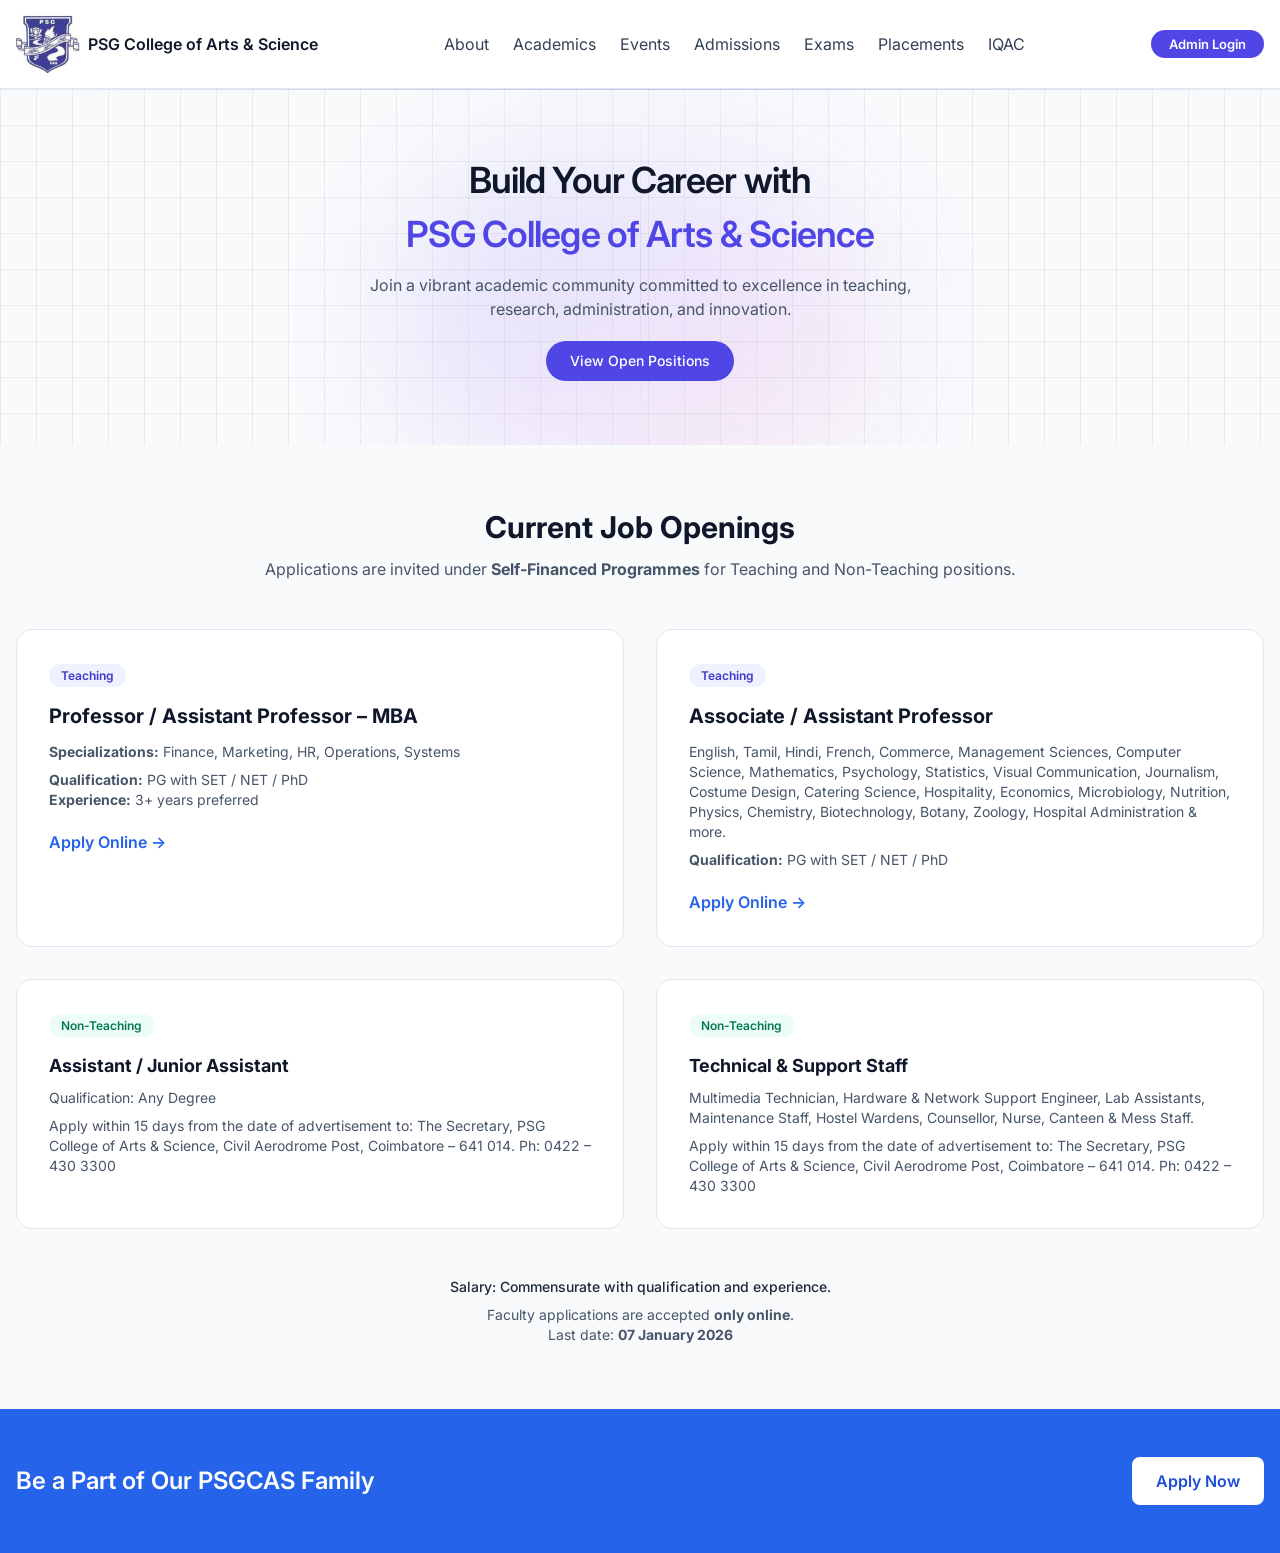
==== admin.html @ 606a3b71 "Initial commit - PSG College web portal" ====
<!DOCTYPE html>
<html lang="en">
<head>
  <meta charset="UTF-8">
  <meta name="viewport" content="width=device-width, initial-scale=1.0">
  <title>PSGCAS Admin Portal</title>
  <link href="https://fonts.googleapis.com/css2?family=Inter:wght@400;500;600;700&display=swap" rel="stylesheet">
  <link rel="stylesheet" href="https://cdnjs.cloudflare.com/ajax/libs/font-awesome/6.5.0/css/all.min.css">
  <style>
    :root { --maroon:#7b1c1c; --maroon-dark:#5c1414; --gold:#c9a84c; }
    *, ::before, ::after { box-sizing: border-box; margin: 0; padding: 0; }
    body { font-family: "Inter", system-ui, sans-serif; background: #f1f5f9; color: #0f172a; min-height: 100vh; }
    a { color: inherit; text-decoration: none; }

    /* TOPBAR */
    .admin-topbar { background: #1e293b; padding: .875rem 1.5rem; display: flex; align-items: center; justify-content: space-between; position: sticky; top: 0; z-index: 40; }
    .topbar-left { display: flex; align-items: center; gap: .875rem; }
    .topbar-left img { height: 42px; border-radius: .375rem; }
    .topbar-brand { color: #fff; font-size: .9375rem; font-weight: 600; }
    .topbar-brand span { color: #818cf8; }
    .topbar-right { display: flex; align-items: center; gap: 1rem; }
    .role-badge { font-size: .72rem; font-weight: 700; padding: .25rem .75rem; border-radius: 9999px; }
    .role-editor { background: #d1fae5; color: #065f46; }
    .role-viewer { background: #ede9fe; color: #5b21b6; }
    .user-info { font-size: .8125rem; color: #94a3b8; }
    .btn-logout { font-size: .8125rem; padding: .375rem .875rem; border-radius: .375rem; background: #ef4444; color: #fff; border: none; cursor: pointer; }
    .btn-logout:hover { background: #dc2626; }

    /* LAYOUT */
    .admin-layout { display: flex; min-height: calc(100vh - 62px); }

    /* SIDEBAR */
    .sidebar { width: 240px; background: #fff; border-right: 1px solid #e2e8f0; padding: 1.5rem 0; flex-shrink: 0; }
    .sidebar-section { padding: 0 1rem; margin-bottom: 1.5rem; }
    .sidebar-section-title { font-size: .6875rem; font-weight: 700; letter-spacing: .08em; color: #94a3b8; text-transform: uppercase; margin-bottom: .5rem; padding: 0 .5rem; }
    .sidebar-link { display: flex; align-items: center; gap: .625rem; padding: .5rem .75rem; border-radius: .5rem; font-size: .875rem; color: #334155; cursor: pointer; transition: background .12s; }
    .sidebar-link:hover, .sidebar-link.active { background: #fef3f3; color: var(--maroon); }
    .sidebar-link i { width: 16px; text-align: center; font-size: .8125rem; }
    .sidebar-count { margin-left: auto; font-size: .72rem; font-weight: 700; background: #fef3f3; color: var(--maroon); padding: .1rem .5rem; border-radius: 9999px; }

    /* MAIN */
    .admin-main { flex: 1; padding: 2rem; overflow-x: auto; }
    .page-title { font-size: 1.375rem; font-weight: 700; color: #0f172a; margin-bottom: .25rem; }
    .page-sub   { font-size: .875rem; color: #475569; margin-bottom: 1.5rem; }

    /* STATS */
    .stats-grid { display: grid; grid-template-columns: repeat(auto-fit, minmax(150px, 1fr)); gap: 1rem; margin-bottom: 1.75rem; }
    .stat-card { background: #fff; border-radius: .875rem; padding: 1.25rem 1rem; border: 1px solid #e2e8f0; }
    .stat-card .stat-val { font-size: 1.875rem; font-weight: 800; color: var(--maroon); }
    .stat-card .stat-label { font-size: .8125rem; color: #64748b; margin-top: .25rem; }

    /* TABLE CARD */
    .table-card { background: #fff; border-radius: .875rem; border: 1px solid #e2e8f0; overflow: hidden; }
    .table-header { padding: 1rem 1.25rem; border-bottom: 1px solid #e2e8f0; display: flex; align-items: center; justify-content: space-between; flex-wrap: wrap; gap: .75rem; }
    .table-header h3 { font-size: 1rem; font-weight: 600; }
    .ctrl-bar { display: flex; gap: .5rem; flex-wrap: wrap; align-items: center; }
    .ctrl-bar input, .ctrl-bar select { padding: .4375rem .75rem; border: 1px solid #e2e8f0; border-radius: .5rem; font-size: .8125rem; outline: none; }
    .ctrl-bar input:focus, .ctrl-bar select:focus { border-color: var(--maroon); }
    .ctrl-bar input { width: 220px; }
    .btn-export { padding: .4375rem 1rem; background: var(--maroon); color: #fff; border: none; border-radius: .5rem; font-size: .8125rem; font-weight: 500; cursor: pointer; }
    .btn-export:hover { background: var(--maroon-dark); }
    .btn-refresh { padding: .4375rem .875rem; background: #f1f5f9; color: #334155; border: 1px solid #e2e8f0; border-radius: .5rem; font-size: .8125rem; cursor: pointer; }
    .btn-refresh:hover { background: #e2e8f0; }

    /* TABLE */
    table { width: 100%; border-collapse: collapse; font-size: .8125rem; }
    thead th { background: #f8fafc; padding: .625rem 1rem; text-align: left; font-weight: 600; color: #475569; border-bottom: 1px solid #e2e8f0; white-space: nowrap; }
    tbody tr { border-bottom: 1px solid #f1f5f9; transition: background .1s; }
    tbody tr:hover { background: #fdf9f9; }
    tbody td { padding: .625rem 1rem; color: #334155; vertical-align: middle; }
    .badge-pos { font-size: .7rem; font-weight: 600; padding: .15rem .5rem; border-radius: 9999px; }
    .bp-ra { background: #ede9fe; color: #6d28d9; }
    .bp-ta { background: #fef3c7; color: #92400e; }
    .status-badge { font-size: .7rem; font-weight: 600; padding: .15rem .5rem; border-radius: 9999px; }
    .s-pending  { background: #fef9c3; color: #854d0e; }
    .s-shortlisted { background: #d1fae5; color: #065f46; }
    .s-rejected { background: #fce7f3; color: #831843; }
    .s-selected { background: #dbeafe; color: #1e40af; }

    /* ACTION BUTTONS */
    .act-btns { display: flex; gap: .3rem; flex-wrap: nowrap; }
    .btn-view { padding: .3rem .6rem; font-size: .72rem; border-radius: .375rem; border: 1px solid #e2e8f0; background: #fff; cursor: pointer; color: #334155; }
    .btn-view:hover { background: #f1f5f9; }
    .btn-edit { padding: .3rem .6rem; font-size: .72rem; border-radius: .375rem; background: var(--maroon); color: #fff; border: none; cursor: pointer; }
    .btn-edit:hover { background: var(--maroon-dark); }
    .btn-del { padding: .3rem .6rem; font-size: .72rem; border-radius: .375rem; background: #ef4444; color: #fff; border: none; cursor: pointer; }
    .btn-del:hover { background: #dc2626; }

    /* DETAIL MODAL */
    .overlay { display: none; position: fixed; inset: 0; z-index: 200; background: rgba(15,23,42,.55); backdrop-filter: blur(4px); align-items: center; justify-content: center; padding: 1rem; }
    .overlay.active { display: flex; }
    .modal-box { background: #fff; border-radius: 1.25rem; padding: 0; width: 100%; max-width: 800px; max-height: 92vh; overflow: hidden; display: flex; flex-direction: column; box-shadow: 0 25px 50px -12px rgba(0,0,0,.25); animation: fadeUp .2s ease; }
    @keyframes fadeUp { from{opacity:0;transform:translateY(16px)} to{opacity:1;transform:translateY(0)} }
    .modal-head { padding: 1.25rem 1.5rem; border-bottom: 1px solid #e2e8f0; display: flex; align-items: center; justify-content: space-between; flex-shrink: 0; }
    .modal-head h2 { font-size: 1rem; font-weight: 700; }
    .modal-close { background: none; border: none; font-size: 1.375rem; color: #94a3b8; cursor: pointer; line-height: 1; }
    .modal-close:hover { color: #0f172a; }
    .modal-body { padding: 1.5rem; overflow-y: auto; flex: 1; }
    .modal-foot { padding: 1rem 1.5rem; border-top: 1px solid #e2e8f0; display: flex; gap: .75rem; justify-content: flex-end; flex-shrink: 0; }
    .modal-foot button { padding: .5rem 1.25rem; border-radius: .5rem; font-size: .875rem; font-weight: 500; cursor: pointer; border: none; }
    .btn-cancel-modal { background: #f1f5f9; color: #334155; }
    .btn-cancel-modal:hover { background: #e2e8f0; }
    .btn-save-modal { background: var(--maroon); color: #fff; }
    .btn-save-modal:hover { background: var(--maroon-dark); }

    /* DETAIL SECTIONS */
    .dsec-title { font-size: .72rem; font-weight: 700; letter-spacing: .07em; text-transform: uppercase; color: #94a3b8; margin: 1.25rem 0 .75rem; border-bottom: 1px solid #f1f5f9; padding-bottom: .375rem; }
    .dsec-title:first-child { margin-top: 0; }
    .dfgrid { display: grid; grid-template-columns: repeat(auto-fill, minmax(200px, 1fr)); gap: .875rem; }
    .dfield label { font-size: .72rem; font-weight: 500; color: #94a3b8; display: block; margin-bottom: .175rem; }
    .dfield .val  { font-size: .875rem; color: #1e293b; font-weight: 500; }
    .dfield input, .dfield select, .dfield textarea { width: 100%; padding: .375rem .625rem; border: 1px solid #cbd5e1; border-radius: .375rem; font-size: .875rem; font-family: inherit; outline: none; }
    .dfield input:focus, .dfield select:focus, .dfield textarea:focus { border-color: var(--maroon); }
    .dfield textarea { resize: vertical; }
    .file-link { color: var(--maroon); font-size: .8125rem; }

    /* STATUS SELECT IN MODAL */
    .status-select { padding: .25rem .5rem; border: 1px solid #e2e8f0; border-radius: .375rem; font-size: .8125rem; outline: none; font-family: inherit; }
    .status-select:focus { border-color: var(--maroon); }

    /* EMPTY STATE */
    .empty-state { text-align: center; padding: 4rem 2rem; color: #94a3b8; }
    .empty-state i { font-size: 3rem; margin-bottom: 1rem; display: block; }

    /* LOADING */
    .loading-row td { text-align: center; color: #94a3b8; padding: 3rem !important; }
    .spinner { display: inline-block; width: 18px; height: 18px; border: 2.5px solid rgba(123,28,28,.2); border-top-color: var(--maroon); border-radius: 50%; animation: spin .7s linear infinite; }
    @keyframes spin { to{transform:rotate(360deg)} }

    /* TOAST */
    .toast { position: fixed; bottom: 1.5rem; right: 1.5rem; z-index: 999; color: #fff; padding: .75rem 1.25rem; border-radius: .75rem; font-size: .875rem; font-weight: 500; box-shadow: 0 10px 30px rgba(0,0,0,.2); display: none; }
    .toast.show { display: block; animation: slideIn .2s ease; }
    @keyframes slideIn { from{transform:translateX(100%)} to{transform:translateX(0)} }
    .toast-success { background: #059669; }
    .toast-error   { background: #dc2626; }
    .toast-info    { background: #3b82f6; }

    @media(max-width:768px){ .sidebar { display: none; } }
  </style>
</head>
<body>

<!-- TOPBAR -->
<div class="admin-topbar">
  <div class="topbar-left">
    <img src="assets/psgcas logo-2.png" alt="PSG CAS">
    <span class="topbar-brand">PSG CAS <span>Admin Portal</span></span>
  </div>
  <div class="topbar-right">
    <span class="role-badge" id="role-badge">…</span>
    <span class="user-info" id="user-email">…</span>
    <button class="btn-logout" id="btn-logout">Sign Out</button>
  </div>
</div>

<!-- LAYOUT -->
<div class="admin-layout">
  <!-- SIDEBAR -->
  <aside class="sidebar">
    <div class="sidebar-section">
      <div class="sidebar-section-title">Overview</div>
      <div class="sidebar-link active" id="nav-dashboard" onclick="showPage('dashboard')"><i class="fa-solid fa-gauge"></i> Dashboard</div>
    </div>
    <div class="sidebar-section">
      <div class="sidebar-section-title">Applications</div>
      <div class="sidebar-link" id="nav-all" onclick="showPage('all')"><i class="fa-solid fa-list"></i> All Applications <span class="sidebar-count" id="cnt-all">0</span></div>
      <div class="sidebar-link" id="nav-ra"  onclick="showPage('ra')"><i class="fa-solid fa-flask"></i> Research Assistant <span class="sidebar-count" id="cnt-ra">0</span></div>
      <div class="sidebar-link" id="nav-ta"  onclick="showPage('ta')"><i class="fa-solid fa-chalkboard-teacher"></i> Teaching Assistant <span class="sidebar-count" id="cnt-ta">0</span></div>
    </div>
  </aside>

  <!-- MAIN -->
  <main class="admin-main">

    <!-- DASHBOARD -->
    <div id="page-dashboard">
      <p class="page-title">Dashboard</p>
      <p class="page-sub">Welcome to the PSG CAS Admin Portal.</p>
      <div class="stats-grid">
        <div class="stat-card"><div class="stat-val" id="s-total">–</div><div class="stat-label">Total Applications</div></div>
        <div class="stat-card"><div class="stat-val" id="s-ra" style="color:#6d28d9;">–</div><div class="stat-label">Research Assistant</div></div>
        <div class="stat-card"><div class="stat-val" id="s-ta" style="color:#b45309;">–</div><div class="stat-label">Teaching Assistant</div></div>
        <div class="stat-card"><div class="stat-val" id="s-today" style="color:#059669;">–</div><div class="stat-label">Submitted Today</div></div>
      </div>
      <div class="table-card">
        <div class="table-header"><h3>Recent Applications</h3><button class="btn-refresh" onclick="loadDashboard()">&#8635; Refresh</button></div>
        <div id="recent-wrap" style="overflow-x:auto;"></div>
      </div>
    </div>

    <!-- ALL APPLICATIONS -->
    <div id="page-all" style="display:none;">
      <p class="page-title">All Applications</p>
      <p class="page-sub">All submitted applications.</p>
      <div class="table-card">
        <div class="table-header">
          <h3>Applications <span id="all-count-label" style="color:#94a3b8;font-weight:400;font-size:.875rem;"></span></h3>
          <div class="ctrl-bar">
            <input type="text" id="search-all" placeholder="Search name, email, dept…" oninput="loadAll()">
            <select id="filter-dept" onchange="loadAll()"><option value="">All Departments</option></select>
            <select id="filter-pos" onchange="loadAll()"><option value="">All Positions</option><option value="Research Assistant">Research Assistant</option><option value="Teaching Assistant">Teaching Assistant</option></select>
            <select id="filter-status" onchange="loadAll()"><option value="">All Status</option><option>Pending</option><option>Shortlisted</option><option>Selected</option><option>Rejected</option></select>
            <button class="btn-refresh" onclick="loadAll()">&#8635;</button>
            <button class="btn-export" onclick="exportCSV()">&#8595; CSV</button>
          </div>
        </div>
        <div id="all-wrap" style="overflow-x:auto;"></div>
      </div>
    </div>

    <!-- RA -->
    <div id="page-ra" style="display:none;">
      <p class="page-title">Research Assistant Applications</p>
      <p class="page-sub"></p>
      <div class="table-card">
        <div class="table-header"><h3>Research Assistant</h3><div class="ctrl-bar"><input type="text" id="search-ra" placeholder="Search…" oninput="loadRA()"><button class="btn-refresh" onclick="loadRA()">&#8635;</button></div></div>
        <div id="ra-wrap" style="overflow-x:auto;"></div>
      </div>
    </div>

    <!-- TA -->
    <div id="page-ta" style="display:none;">
      <p class="page-title">Teaching Assistant Applications</p>
      <p class="page-sub"></p>
      <div class="table-card">
        <div class="table-header"><h3>Teaching Assistant</h3><div class="ctrl-bar"><input type="text" id="search-ta" placeholder="Search…" oninput="loadTA()"><button class="btn-refresh" onclick="loadTA()">&#8635;</button></div></div>
        <div id="ta-wrap" style="overflow-x:auto;"></div>
      </div>
    </div>

  </main>
</div>

<!-- DETAIL / EDIT MODAL -->
<div class="overlay" id="detail-overlay">
  <div class="modal-box">
    <div class="modal-head">
      <h2 id="modal-title">Applicant Details</h2>
      <button class="modal-close" id="modal-close">&times;</button>
    </div>
    <div class="modal-body" id="modal-body"></div>
    <div class="modal-foot" id="modal-foot">
      <button class="btn-cancel-modal" id="modal-cancel">Close</button>
      <button class="btn-save-modal" id="modal-save" style="display:none;">Save Changes</button>
    </div>
  </div>
</div>

<!-- TOAST -->
<div class="toast" id="toast"></div>

<script>
  // ── AUTH GUARD ──────────────────────────────
  const token = sessionStorage.getItem('psg_token');
  const role  = sessionStorage.getItem('psg_role');
  const email = sessionStorage.getItem('psg_email');
  if (!token || !role) { window.location.href = 'index.html'; }

  // Apply role badge
  const rb = document.getElementById('role-badge');
  document.getElementById('user-email').textContent = email;
  if (role === 'editor') { rb.textContent = 'Editor (View + Edit)'; rb.className = 'role-badge role-editor'; }
  else                   { rb.textContent = 'Viewer (Read-Only)';   rb.className = 'role-badge role-viewer'; }

  // Logout
  document.getElementById('btn-logout').addEventListener('click', () => {
    sessionStorage.clear();
    window.location.href = 'index.html';
  });

  // ── API HELPER ──────────────────────────────
  async function api(path, options = {}) {
    const res = await fetch(path, {
      ...options,
      headers: { 'Authorization': 'Bearer ' + token, 'Content-Type': 'application/json', ...(options.headers || {}) }
    });
    if (res.status === 401) { sessionStorage.clear(); window.location.href = 'index.html'; }
    return res;
  }

  // ── TOAST ───────────────────────────────────
  function toast(msg, type = 'info') {
    const t = document.getElementById('toast');
    t.textContent = msg;
    t.className = `toast show toast-${type}`;
    setTimeout(() => t.className = 'toast', 3000);
  }

  // ── STATS ───────────────────────────────────
  async function loadStats() {
    try {
      const res  = await api('/api/stats');
      const data = await res.json();
      document.getElementById('s-total').textContent = data.total;
      document.getElementById('s-ra').textContent    = data.research_assistant;
      document.getElementById('s-ta').textContent    = data.teaching_assistant;
      document.getElementById('s-today').textContent = data.today;
      document.getElementById('cnt-all').textContent = data.total;
      document.getElementById('cnt-ra').textContent  = data.research_assistant;
      document.getElementById('cnt-ta').textContent  = data.teaching_assistant;
    } catch (e) { console.error(e); }
  }

  // ── BUILD TABLE ─────────────────────────────
  function buildTable(apps, wrap) {
    if (!apps.length) {
      wrap.innerHTML = '<div class="empty-state"><i class="fa-solid fa-inbox"></i>No applications found.</div>';
      return;
    }
    const h = `<table>
      <thead><tr><th>#</th><th>Name</th><th>Position</th><th>Department</th><th>Email</th><th>Mobile</th><th>Date</th><th>Status</th><th>Actions</th></tr></thead>
      <tbody>${apps.map((a, i) => {
        const posClass = (a.position || '').includes('Research') ? 'bp-ra' : 'bp-ta';
        const date = a.submitted_at ? new Date(a.submitted_at).toLocaleDateString('en-IN', {day:'2-digit', month:'short', year:'numeric'}) : '—';
        const sc = {Pending:'s-pending', Shortlisted:'s-shortlisted', Selected:'s-selected', Rejected:'s-rejected'}[a.status] || 's-pending';
        return `<tr>
          <td>${i + 1}</td>
          <td style="font-weight:600;">${esc(a.name || '—')}</td>
          <td><span class="badge-pos ${posClass}">${esc(a.position || '—')}</span></td>
          <td>${esc(a.department || '—')}</td>
          <td>${esc(a.email || '—')}</td>
          <td>${esc(a.mobile_no || '—')}</td>
          <td>${date}</td>
          <td><span class="status-badge ${sc}">${esc(a.status || 'Pending')}</span></td>
          <td><div class="act-btns">
            <button class="btn-view" onclick="openModal(${a.id}, false)">View</button>
            ${role === 'editor' ? `<button class="btn-edit" onclick="openModal(${a.id}, true)">Edit</button>
            <button class="btn-del" onclick="deleteApp(${a.id})">Del</button>` : ''}
          </div></td>
        </tr>`;
      }).join('')}</tbody>
    </table>`;
    wrap.innerHTML = h;
  }

  function esc(s) { return String(s).replace(/&/g,'&amp;').replace(/</g,'&lt;').replace(/>/g,'&gt;').replace(/"/g,'&quot;'); }

  // ── PAGE NAVIGATION ─────────────────────────
  const pages = ['dashboard', 'all', 'ra', 'ta'];
  function showPage(p) {
    pages.forEach(pg => {
      document.getElementById('page-' + pg).style.display = 'none';
      document.getElementById('nav-' + pg).classList.remove('active');
    });
    document.getElementById('page-' + p).style.display = '';
    document.getElementById('nav-' + p).classList.add('active');
    loadStats();
    if (p === 'dashboard') loadDashboard();
    if (p === 'all')       { loadDepts(); loadAll(); }
    if (p === 'ra')        loadRA();
    if (p === 'ta')        loadTA();
  }

  // ── LOADERS ─────────────────────────────────
  async function loadDashboard() {
    await loadStats();
    const wrap = document.getElementById('recent-wrap');
    wrap.innerHTML = '<table><thead><tr><th>#</th><th>Name</th><th>Position</th><th>Department</th><th>Email</th><th>Date</th><th>Status</th><th>Actions</th></tr></thead><tbody><tr class="loading-row"><td colspan="8"><span class="spinner"></span> Loading…</td></tr></tbody></table>';
    const res  = await api('/api/applications');
    const data = await res.json();
    const recent = (data.applications || []).slice(0, 10);
    buildTable(recent, wrap);
  }

  async function loadAll() {
    const wrap = document.getElementById('all-wrap');
    const q    = document.getElementById('search-all').value;
    const dept = document.getElementById('filter-dept').value;
    const pos  = document.getElementById('filter-pos').value;
    const stat = document.getElementById('filter-status').value;
    let url    = '/api/applications?';
    if (q)    url += `q=${encodeURIComponent(q)}&`;
    if (dept) url += `department=${encodeURIComponent(dept)}&`;
    if (pos)  url += `position=${encodeURIComponent(pos)}&`;
    if (stat) url += `status=${encodeURIComponent(stat)}&`;
    const res  = await api(url);
    const data = await res.json();
    const apps = data.applications || [];
    document.getElementById('all-count-label').textContent = `(${apps.length} records)`;
    buildTable(apps, wrap);
  }

  async function loadRA() {
    const wrap = document.getElementById('ra-wrap');
    const q    = document.getElementById('search-ra').value;
    const res  = await api(`/api/applications?position=Research+Assistant${q ? '&q=' + encodeURIComponent(q) : ''}`);
    const data = await res.json();
    buildTable(data.applications || [], wrap);
  }

  async function loadTA() {
    const wrap = document.getElementById('ta-wrap');
    const q    = document.getElementById('search-ta').value;
    const res  = await api(`/api/applications?position=Teaching+Assistant${q ? '&q=' + encodeURIComponent(q) : ''}`);
    const data = await res.json();
    buildTable(data.applications || [], wrap);
  }

  async function loadDepts() {
    const sel = document.getElementById('filter-dept');
    if (sel.options.length > 1) return;
    const res  = await api('/api/departments');
    const data = await res.json();
    (data.departments || []).forEach(d => {
      const o = document.createElement('option'); o.value = d; o.textContent = d; sel.appendChild(o);
    });
  }

  // ── DELETE ───────────────────────────────────
  async function deleteApp(id) {
    if (role !== 'editor') { toast('No permission', 'error'); return; }
    if (!confirm('Permanently delete this application? This cannot be undone.')) return;
    const res = await api(`/api/applications/${id}`, { method: 'DELETE' });
    if (res.ok) { toast('Application deleted', 'error'); reloadCurrentPage(); }
    else { const d = await res.json(); toast(d.error || 'Delete failed', 'error'); }
  }

  function reloadCurrentPage() {
    const active = document.querySelector('.sidebar-link.active');
    if (active) showPage(active.id.replace('nav-', ''));
  }

  // ── DETAIL / EDIT MODAL ─────────────────────
  let currentId = null, editMode = false;

  const SECTIONS = {
    'Application Info': ['position','department'],
    'Personal Details': ['name','dob','gender','mother_tongue','religion','community','category','marital_status','spouse_name','father_name','diff_abled','nature','aadhaar_no','pan_no'],
    'Contact': ['mobile_no','email','native_address','native_city','native_state','native_country','native_pincode','local_address','local_city','local_state','local_country','local_pincode'],
    'Academic': ['achivements','net','set_slet','nss','ncc','naac','iqac','iso'],
    'Research': ['sci','scopus','ugc','others','scopus_id','h_index_google','h_index_scopus','books_published_national','books_published_international','minor_projects','major_projects','patents_applied','patents_published','patents_granted','consultancy'],
    'References': ['name_1','address_1','designation_1','mobile_1','email_1','name_2','address_2','designation_2','mobile_2','email_2'],
    'Other Info': ['last_pay','pay_expected','join_time','relative','already_attended','huk','comments'],
  };

  const LABELS = {
    position:'Position Applied',department:'Department',name:'Full Name',dob:'Date of Birth',gender:'Gender',
    mother_tongue:'Mother Tongue',religion:'Religion',community:'Community',category:'Category',
    marital_status:'Marital Status',spouse_name:'Spouse Name',father_name:"Father's Name",
    diff_abled:'Physically Challenged',nature:'Nature of Challenge',aadhaar_no:'Aadhaar No.',pan_no:'PAN No.',
    mobile_no:'Mobile No.',email:'Email',native_address:'Permanent Address',native_city:'Perm. City',
    native_state:'Perm. State',native_country:'Perm. Country',native_pincode:'Perm. Pincode',
    local_address:'Comm. Address',local_city:'Comm. City',local_state:'Comm. State',
    local_country:'Comm. Country',local_pincode:'Comm. Pincode',achivements:'Academic Achievements',
    net:'NET',set_slet:'SET/SLET',nss:'NSS',ncc:'NCC',naac:'NAAC',iqac:'IQAC',iso:'ISO',
    sci:'SCI/WOS Papers',scopus:'Scopus Papers',ugc:'UGC Care Papers',others:'Other Papers',
    scopus_id:'Scopus ID',h_index_google:'H-Index (Google Scholar)',h_index_scopus:'H-Index (Scopus)',
    books_published_national:'Books Published (Natl)',books_published_international:'Books Published (Intl)',
    minor_projects:'Minor Projects',major_projects:'Major Projects',patents_applied:'Patents Applied',
    patents_published:'Patents Published',patents_granted:'Patents Granted',consultancy:'Consultancy',
    name_1:'Ref 1 Name',address_1:'Ref 1 Address',designation_1:'Ref 1 Designation',mobile_1:'Ref 1 Mobile',email_1:'Ref 1 Email',
    name_2:'Ref 2 Name',address_2:'Ref 2 Address',designation_2:'Ref 2 Designation',mobile_2:'Ref 2 Mobile',email_2:'Ref 2 Email',
    last_pay:'Last Monthly Pay',pay_expected:'Expected Pay',join_time:'Joining Time',
    relative:'Relatives in PSG',already_attended:'Prev. Interview at PSGCAS',huk:'Vacancy Source',comments:'Comments',
  };

  const EDITABLE_FIELDS = new Set([
    'status','admin_notes','name','email','mobile_no','department','position',
    'dob','gender','mother_tongue','religion','community','category','marital_status',
    'spouse_name','father_name','diff_abled','nature','aadhaar_no','pan_no',
    'native_address','native_city','native_state','native_country','native_pincode',
    'local_address','local_city','local_state','local_country','local_pincode','achivements',
    'sci','scopus','ugc','others','scopus_id','h_index_google','h_index_scopus','consultancy',
    'last_pay','pay_expected','join_time','relative','already_attended','huk','comments',
    'name_1','address_1','designation_1','mobile_1','email_1',
    'name_2','address_2','designation_2','mobile_2','email_2',
  ]);

  async function openModal(id, isEdit) {
    currentId = id;
    editMode  = isEdit && role === 'editor';
    const res  = await api(`/api/applications/${id}`);
    if (!res.ok) { toast('Failed to load application', 'error'); return; }
    const app  = await res.json();

    document.getElementById('modal-title').textContent = (app.name || 'Applicant') + ' — ' + (app.position || '');
    document.getElementById('modal-save').style.display = editMode ? '' : 'none';

    let html = '';

    // Status + Admin Notes (editor only at top)
    if (editMode) {
      html += `<div class="dsec-title">Admin Controls</div><div class="dfgrid">
        <div class="dfield"><label>Status</label>
          <select class="status-select" data-key="status">
            ${['Pending','Shortlisted','Selected','Rejected'].map(s => `<option ${app.status===s?'selected':''}>${s}</option>`).join('')}
          </select></div>
        <div class="dfield col-span-2"><label>Admin Notes</label>
          <textarea data-key="admin_notes" rows="2">${app.admin_notes || ''}</textarea></div>
      </div>`;
    } else if (app.status || app.admin_notes) {
      html += `<div class="dsec-title">Admin Info</div><div class="dfgrid">
        <div class="dfield"><label>Status</label><div class="val">${app.status || 'Pending'}</div></div>
        ${app.admin_notes ? `<div class="dfield"><label>Admin Notes</label><div class="val">${esc(app.admin_notes)}</div></div>` : ''}
      </div>`;
    }

    // Applicant sections
    Object.entries(SECTIONS).forEach(([sec, keys]) => {
      html += `<div class="dsec-title">${sec}</div><div class="dfgrid">`;
      keys.forEach(k => {
        const label = LABELS[k] || k;
        const val   = app[k] !== undefined && app[k] !== null ? String(app[k]) : '—';
        html += `<div class="dfield"><label>${label}</label>`;
        if (editMode && EDITABLE_FIELDS.has(k)) {
          if (val.length > 80 || k === 'achivements' || k === 'consultancy' || k === 'relative' || k === 'comments') {
            html += `<textarea data-key="${k}" rows="3">${val === '—' ? '' : esc(val)}</textarea>`;
          } else {
            html += `<input data-key="${k}" value="${val === '—' ? '' : esc(val)}">`;
          }
        } else {
          html += `<div class="val">${esc(val)}</div>`;
        }
        html += '</div>';
      });
      html += '</div>';
    });

    // Files
    html += `<div class="dsec-title">Uploaded Files</div><div class="dfgrid">`;
    if (app.photo_path)  html += `<div class="dfield"><label>Photo</label><a href="${app.photo_path}" target="_blank" class="file-link">&#128247; View Photo</a></div>`;
    if (app.resume_path) html += `<div class="dfield"><label>Resume</label><a href="${app.resume_path}" target="_blank" class="file-link">&#128196; View Resume</a></div>`;
    if (app.papers_path) html += `<div class="dfield"><label>Publications List</label><a href="${app.papers_path}" target="_blank" class="file-link">&#128202; Download</a></div>`;
    html += '</div>';

    // Sub-tables (JSON)
    ['languages','education','teaching_experience','industry_experience','projects','patents','pdf_details'].forEach(k => {
      if (!app[k]) return;
      try {
        const arr = JSON.parse(app[k]);
        if (!arr.length) return;
        html += `<div class="dsec-title">${k.replace(/_/g,' ').replace(/\b\w/g,c=>c.toUpperCase())}</div>`;
        html += `<pre style="font-size:.75rem;background:#f8fafc;border-radius:.5rem;padding:.75rem;overflow-x:auto;white-space:pre-wrap;">${JSON.stringify(arr, null, 2)}</pre>`;
      } catch {}
    });

    document.getElementById('modal-body').innerHTML = html;
    document.getElementById('detail-overlay').classList.add('active');
  }

  // Save modal
  document.getElementById('modal-save').addEventListener('click', async () => {
    if (!editMode || role !== 'editor') return;
    const updates = {};
    document.querySelectorAll('#modal-body [data-key]').forEach(el => {
      updates[el.dataset.key] = el.value;
    });
    const res = await api(`/api/applications/${currentId}`, {
      method: 'PUT', body: JSON.stringify(updates)
    });
    if (res.ok) {
      toast('Application updated!', 'success');
      document.getElementById('detail-overlay').classList.remove('active');
      reloadCurrentPage();
    } else {
      const d = await res.json();
      toast(d.error || 'Save failed', 'error');
    }
  });

  ['modal-close','modal-cancel'].forEach(id => {
    document.getElementById(id).addEventListener('click', () => document.getElementById('detail-overlay').classList.remove('active'));
  });
  document.getElementById('detail-overlay').addEventListener('click', e => { if (e.target === e.currentTarget) e.currentTarget.classList.remove('active'); });

  // ── EXPORT CSV ───────────────────────────────
  async function exportCSV() {
    const res = await fetch('/api/export/csv', { headers: { 'Authorization': 'Bearer ' + token } });
    if (!res.ok) { toast('No data to export', 'info'); return; }
    const blob = await res.blob();
    const url  = URL.createObjectURL(blob);
    const a    = document.createElement('a');
    a.href = url; a.download = 'psgcas_applications.csv'; a.click();
    URL.revokeObjectURL(url);
  }

  // ── INIT ─────────────────────────────────────
  loadStats();
  loadDashboard();
</script>
</body>
</html>
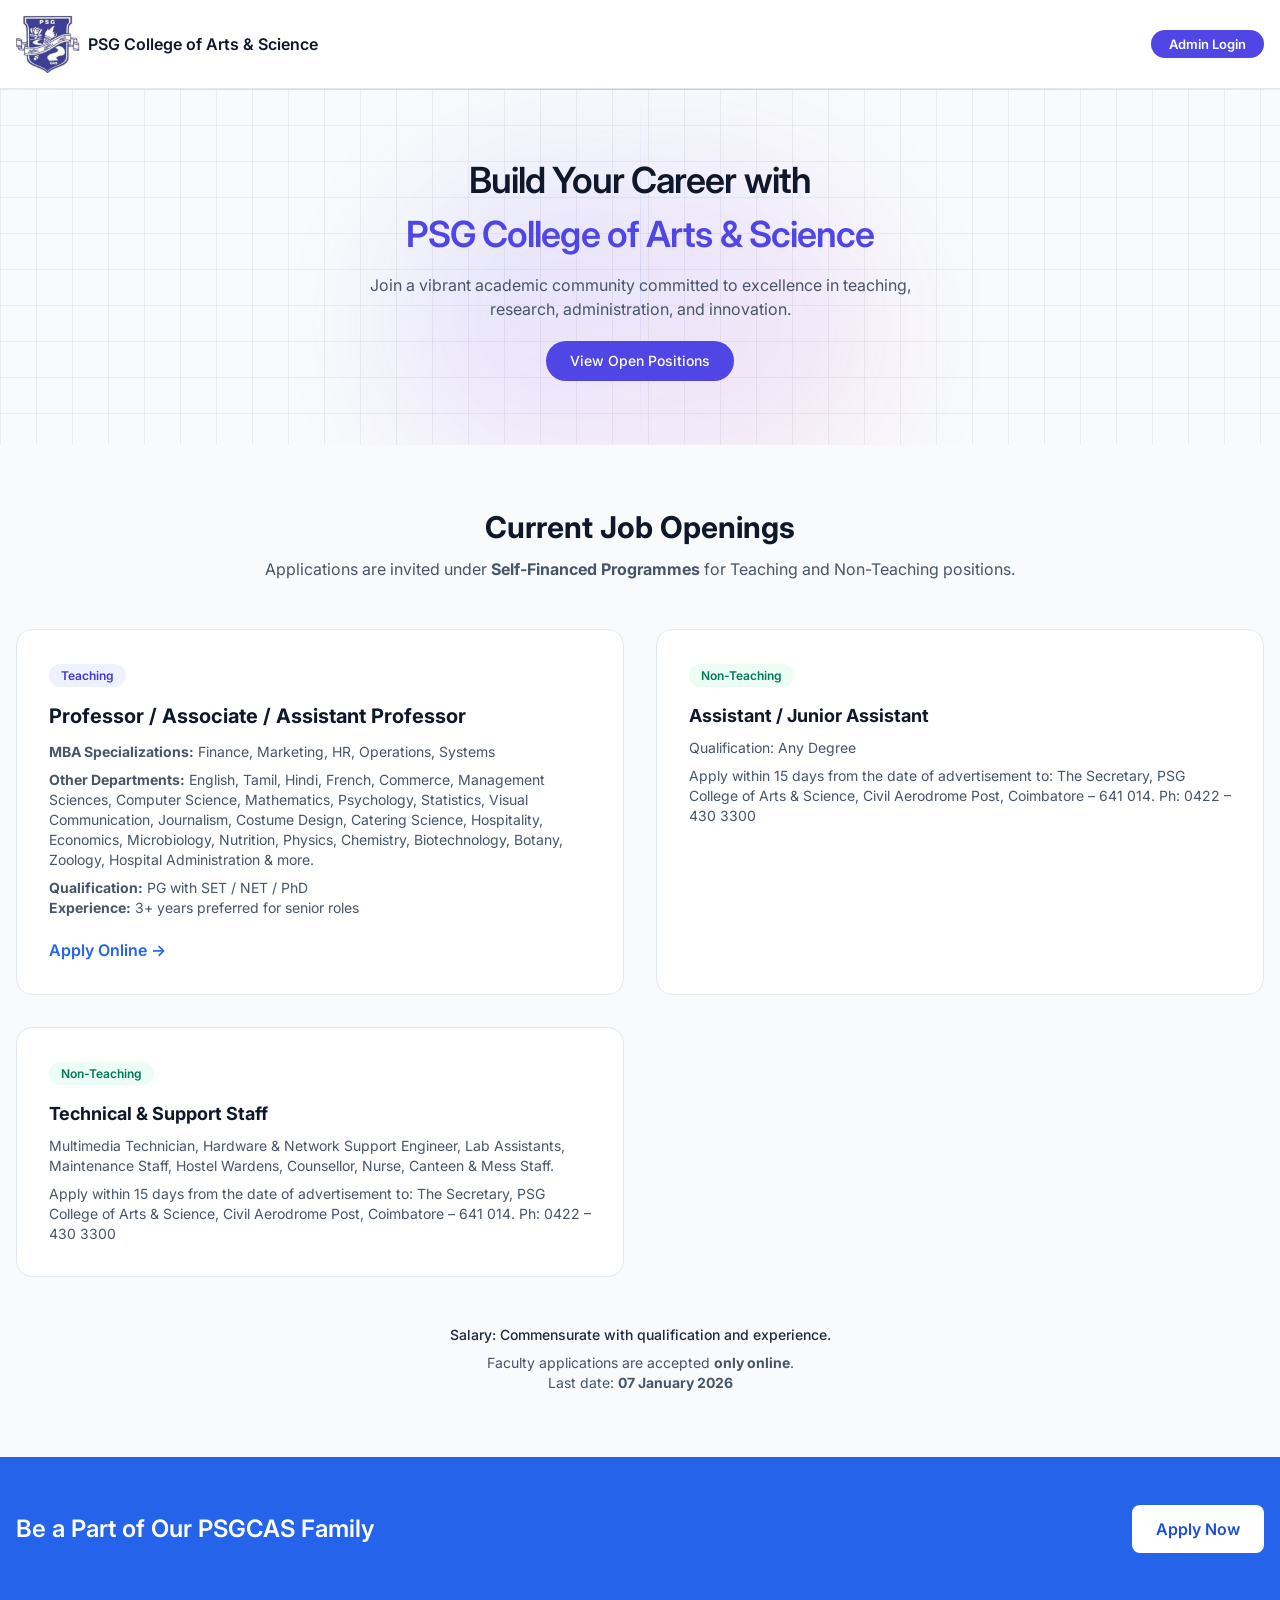
==== commit 1cd6ce0e: "Update applying role to 6 selectable position options" ====
--- a/admin.html
+++ b/admin.html
@@ -71,6 +71,10 @@
     .badge-pos { font-size: .7rem; font-weight: 600; padding: .15rem .5rem; border-radius: 9999px; }
     .bp-ra { background: #ede9fe; color: #6d28d9; }
     .bp-ta { background: #fef3c7; color: #92400e; }
+    .bp-prof { background: #dbeafe; color: #1e40af; }
+    .bp-asst-mba { background: #e0e7ff; color: #3730a3; }
+    .bp-assoc { background: #fae8ff; color: #86198f; }
+    .bp-asst { background: #ccfbf1; color: #0f766e; }
     .status-badge { font-size: .7rem; font-weight: 600; padding: .15rem .5rem; border-radius: 9999px; }
     .s-pending  { background: #fef9c3; color: #854d0e; }
     .s-shortlisted { background: #d1fae5; color: #065f46; }
@@ -198,7 +202,15 @@
           <div class="ctrl-bar">
             <input type="text" id="search-all" placeholder="Search name, email, dept…" oninput="loadAll()">
             <select id="filter-dept" onchange="loadAll()"><option value="">All Departments</option></select>
-            <select id="filter-pos" onchange="loadAll()"><option value="">All Positions</option><option value="Research Assistant">Research Assistant</option><option value="Teaching Assistant">Teaching Assistant</option></select>
+            <select id="filter-pos" onchange="loadAll()">
+              <option value="">All Positions</option>
+              <option value="Professor MBA">Professor MBA</option>
+              <option value="Assistant Prof MBA">Assistant Prof MBA</option>
+              <option value="Associate Professor">Associate Professor</option>
+              <option value="Assistant Professor">Assistant Professor</option>
+              <option value="Research Assistant">Research Assistant</option>
+              <option value="Teaching Assistant">Teaching Assistant</option>
+            </select>
             <select id="filter-status" onchange="loadAll()"><option value="">All Status</option><option>Pending</option><option>Shortlisted</option><option>Selected</option><option>Rejected</option></select>
             <button class="btn-refresh" onclick="loadAll()">&#8635;</button>
             <button class="btn-export" onclick="exportCSV()">&#8595; CSV</button>
@@ -310,7 +322,13 @@
     const h = `<table>
       <thead><tr><th>#</th><th>Name</th><th>Position</th><th>Department</th><th>Email</th><th>Mobile</th><th>Date</th><th>Status</th><th>Actions</th></tr></thead>
       <tbody>${apps.map((a, i) => {
-        const posClass = (a.position || '').includes('Research') ? 'bp-ra' : 'bp-ta';
+        const pos = a.position || '';
+        let posClass = 'bp-ta';
+        if (pos.includes('Research')) posClass = 'bp-ra';
+        else if (pos.includes('Professor MBA')) posClass = 'bp-prof';
+        else if (pos.includes('Assistant Prof MBA')) posClass = 'bp-asst-mba';
+        else if (pos.includes('Associate Professor')) posClass = 'bp-assoc';
+        else if (pos.includes('Assistant Professor')) posClass = 'bp-asst';
         const date = a.submitted_at ? new Date(a.submitted_at).toLocaleDateString('en-IN', {day:'2-digit', month:'short', year:'numeric'}) : '—';
         const sc = {Pending:'s-pending', Shortlisted:'s-shortlisted', Selected:'s-selected', Rejected:'s-rejected'}[a.status] || 's-pending';
         return `<tr>
